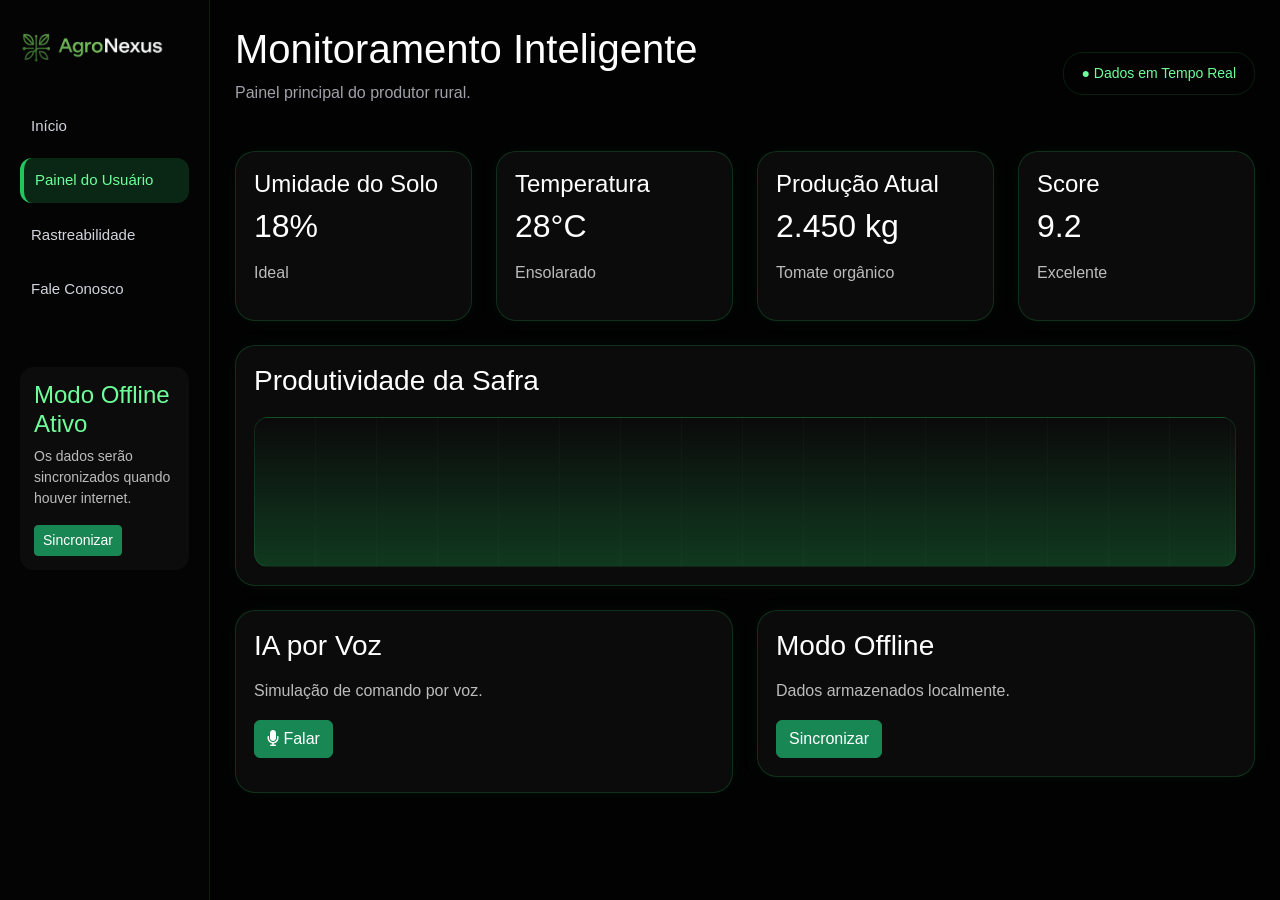
==== dashboard.html @ 3baffbef "Primeira versão AgroNexus" ====
<!DOCTYPE html>
<html lang="pt-BR">
<head>
    <meta charset="UTF-8">
    <meta name="viewport" content="width=device-width, initial-scale=1.0">
    <title>Dashboard | AgroNexus</title>
    <link href="https://cdn.jsdelivr.net/npm/bootstrap@5.3.6/dist/css/bootstrap.min.css" rel="stylesheet">
    <link rel="stylesheet" href="./css/style.css">
    <link rel="stylesheet" href="https://cdnjs.cloudflare.com/ajax/libs/font-awesome/6.0.0/css/all.min.css">

</head>
<body>
<div class="app">
    <aside class="sidebar">
        <img src="./img/logo-agronexus.png.png" alt="Logo AgroNexus" class="logo-img sidebar-logo">
        <a href="index.html">Início</a>

        <a href="dashboard.html" class="active">Painel do Usuário</a>
        <a href="rastreabilidade.html">Rastreabilidade</a>
        <a href="contato.html">Fale Conosco</a>

        <div class="offline-box">
            <h4>Modo Offline Ativo</h4>
            <p>
                Os dados serão sincronizados
                quando houver internet.
            </p>

            <button class="btn btn-success btn-sm" onclick="sincronizar()">Sincronizar</button>
        </div>
    </aside>

    <main class="content">
        <div class="topbar">
            <div>
                <h1>Monitoramento Inteligente</h1>
                <p class="texto-cinza">
                    Painel principal do produtor rural.
                </p>
            </div>

            <span class="status">
                ● Dados em Tempo Real
            </span>
        </div>

        <div class="row g-4">
            <div class="col-md-3">
                <div class="card-agro">
                    <h4>Umidade do Solo</h4>
                    <h2>18%</h2>
                    <p>Ideal</p>
                </div>
            </div>

            <div class="col-md-3">
                <div class="card-agro">
                    <h4>Temperatura</h4>
                    <h2>28°C</h2>
                    <p>Ensolarado</p>
                </div>
            </div>
            <div class="col-md-3">
                <div class="card-agro">
                    <h4>Produção Atual</h4>
                    <h2>2.450 kg</h2>
                    <p>Tomate orgânico</p>
                </div>
            </div>

            <div class="col-md-3">
                <div class="card-agro">
                    <h4>Score</h4>
                    <h2>9.2</h2>
                    <p>Excelente</p>
                </div>
            </div>
        </div>

        <div class="card-agro mt-4">
            <h3>Produtividade da Safra</h3>
            <div class="grafico-fake"></div>
        </div>

        <div class="row mt-4">
            <div class="col-md-6">
                <div class="card-agro">
                    <h3>IA por Voz</h3>
                    <p>
                        Simulação de comando por voz.
                    </p>

                    <button class="btn btn-success" onclick="falar()"><i class="fas fa-microphone"></i> Falar</button>

                    <p id="textoIA" class="mt-3 texto-verde"></p>
                </div>
            </div>

            <div class="col-md-6">
                <div class="card-agro">
                    <h3>Modo Offline</h3>
                    <p>
                        Dados armazenados localmente.
                    </p>

                    <button class="btn btn-success" onclick="sincronizar()">Sincronizar</button>
                </div>
            </div>
        </div>
    </main>
</div>
<script src="./js/script.js"></script>
</body>
</html>
---- css/style.css ----
*{
    margin: 0;
    padding: 0;
    box-sizing: border-box;
}


body{
    background: #020202;
    color: white;
    font-family: Arial, Helvetica, sans-serif;
}


a{
    text-decoration: none;
}


.logo-img{
    width: 145px;
    height: auto;
}

.sidebar-logo{
    margin-bottom: 40px;
}

.home-intro{
    min-height: 100vh;

    background:linear-gradient(rgba(0,0,0,0.82), rgba(0,0,0,0.92)), url("../img/fundo-home.jpg");
    background-size: cover;
    background-position: center;
}

.home-content{
    padding-top: 120px;
    padding-bottom: 120px;
}

.home-content h1{
    font-size: 58px;
    font-weight: bold;
    max-width: 850px;
}

.home-content p{
    margin-top: 25px;
    color: #d1d5db;
    font-size: 20px;
    max-width: 700px;
}


.titulo-verde{
    color: #22c55e;
}

.texto-verde{
    color: #22c55e;
}

.texto-cinza{
    color: #a1a1aa;
}

.numero-verde{
    color: #22c55e;
    font-size: 45px;
    font-weight: bold;
}


.card-agro{
    background: rgba(255,255,255,0.04);

    border: 1px solid rgba(34,197,94,0.20);

    border-radius: 20px;

    padding:18px;

    box-shadow:
    0 0 20px rgba(34,197,94,0.05);
}

.card-agro h2,.card-agro h3{
    margin-bottom: 15px;
}

.card-agro p{
    color: #bcbcbc;
    line-height: 1.6;
}


.login-page{
    min-height: 100vh;
    display: flex;
}

.login-left{
    width: 50%;

    background:linear-gradient(rgba(0,0,0,0.72),rgba(0,0,0,0.92)),url("../img/homem-login.jpg");
    background-size: cover;
    background-position: center;
    display: flex;
    align-items: center;
    padding: 70px;
}

.login-right{
    width: 50%;
    display: flex;
    justify-content: center;
    align-items: center;
}

.login-text h2{
    font-size: 50px;
    font-weight: bold;
}

.login-text span{
    color: #22c55e;
}

.login-text p{
    margin-top: 25px;
    color: #cfcfcf;
    font-size: 18px;
    max-width: 500px;
}

.login-card{
    width: 480px;
    background: rgba(255,255,255,0.04);
    border: 1px solid rgba(34,197,94,0.20);
    border-radius: 24px;
    padding: 45px;
}

.login-card h2{
    font-size: 35px;
}


.input-agro{
    margin-top: 10px;
    margin-bottom: 20px;
    background: rgba(255,255,255,0.03);
    border: 1px solid rgba(255,255,255,0.12);
    border-radius: 12px;
    padding: 13px;
    color: white;
}

.input-agro:focus{
    background: rgba(255,255,255,0.05);
    border-color: #22c55e;
    box-shadow:
    0 0 0 3px rgba(34,197,94,0.15);
    color: white;
}

.app{
    display: flex;
}

.sidebar{
    width: 210px;
    min-height: 100vh;
    position: fixed;
    background: #040404;
    border-right: 1px solid rgba(34,197,94,0.15);
    padding: 30px 20px;
}

.sidebar a{
    display: block;
    color: #d1d5db;
    padding: 11px;
    font-size: 15px;
    border-radius: 12px;
    margin-bottom: 10px;
    transition: 0.3s;
}

.sidebar a:hover{
    background: rgba(34,197,94,0.12);
    color: #6eff9a;
}

.sidebar .active{
    background: rgba(34,197,94,0.18);
    color: #6eff9a;
    border-left: 4px solid #22c55e;
}

.offline-box{
    margin-top: 55px;
    padding: 14px;
    border-radius: 14px;
    margin-bottom: 25px;
    background: rgba(255,255,255,0.03);
}

.offline-box h4{
    color: #6eff9a;
}

.offline-box p{
    color: #bcbcbc;
    font-size: 14px;
}

.content{
    width: calc(100% - 210px);
    margin-left: 210px;
    padding: 25px;
}

.topbar{
    display: flex;
    justify-content: space-between;
    align-items: center;
    margin-bottom: 30px;
}

.status{
    padding: 10px 18px;
    border-radius: 20px;
    color: #6eff9a;
    border: 1px solid rgba(34,197,94,0.15);
    font-size: 14px;
}


.grafico-fake{
    margin-top: 20px;
    height: 150px;
    border-radius: 14px;
    background:linear-gradient(to top,rgba(34,197,94,0.25),transparent), repeating-linear-gradient(to right,transparent 0,transparent 60px,rgba(255,255,255,0.04) 61px);
    border: 1px solid rgba(34,197,94,0.15);
}


.qr-code{
    width: 90px;
    height: 90px;
    background: white;
    color: black;
    display: flex;
    justify-content: center;
    align-items: center;
    font-weight: bold;
}

.timeline{
    list-style: none;
    padding-left: 0;
}

.timeline li{
    margin-bottom: 12px;
    padding: 15px;
    border-left: 4px solid #22c55e;
    background: rgba(34,197,94,0.08);
    border-radius: 10px;
}


.score{
    color: #22c55e;

    font-size: 48px;

    font-weight: bold;
}


.mapa-fake{
    margin-top: 20px;
    height: 220px;
    border-radius: 14px;
    background: linear-gradient(rgba(0,0,0,0.25),rgba(0,0,0,0.35)),url("../img/mapa.jpg");
    background-size: cover;
    background-position: center;
    display: flex;
    justify-content: center;
    align-items: center;
    color: #22c55e;
}
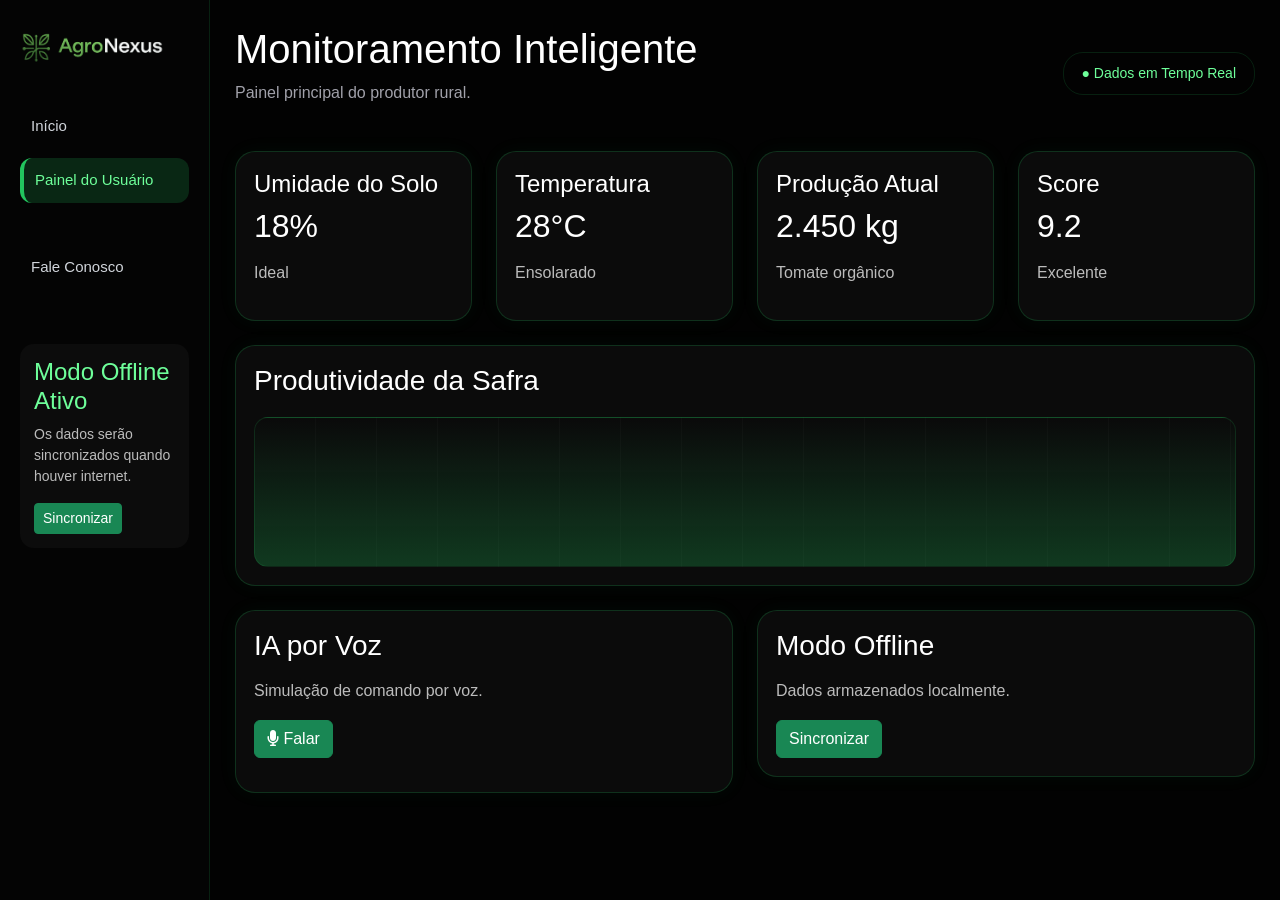
==== commit 896a1f38: "Atualização do dashboard" ====
--- a/dashboard.html
+++ b/dashboard.html
@@ -16,7 +16,7 @@
         <a href="index.html">Início</a>
 
         <a href="dashboard.html" class="active">Painel do Usuário</a>
-        <a href="rastreabilidade.html">Rastreabilidade</a>
+        <a href="rastrear.html"Rastreabilidade</a>
         <a href="contato.html">Fale Conosco</a>
 
         <div class="offline-box">
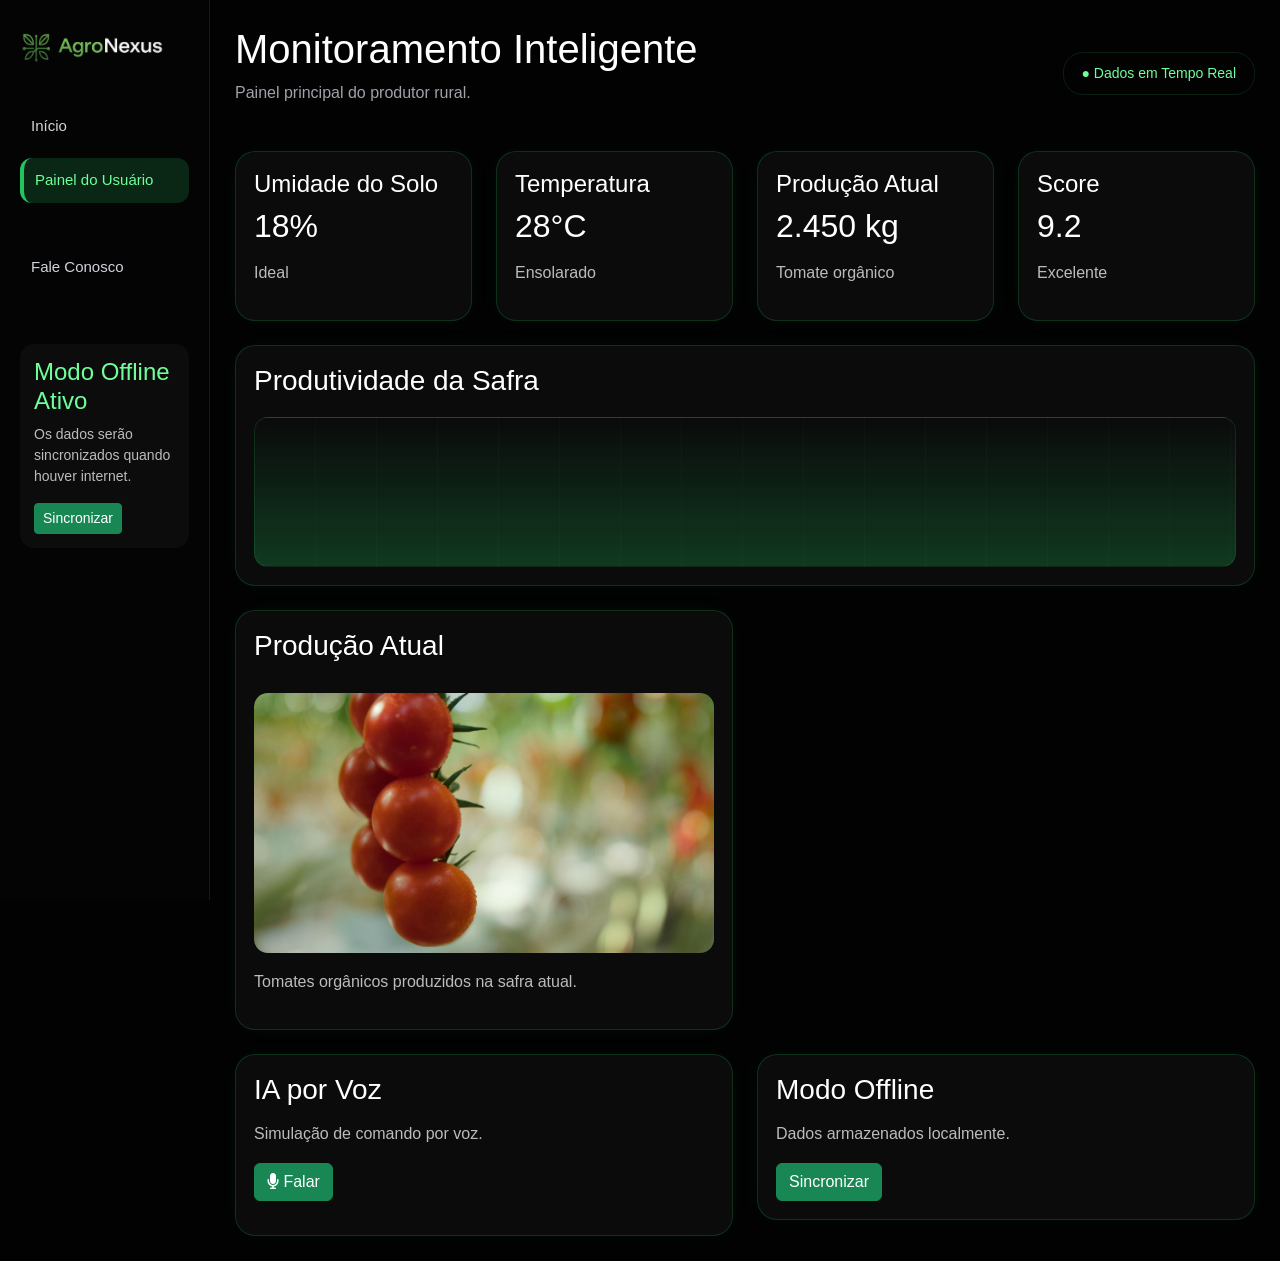
==== commit 0e1dda3d: "Mudanças" ====
--- a/dashboard.html
+++ b/dashboard.html
@@ -81,7 +81,24 @@
             <h3>Produtividade da Safra</h3>
             <div class="grafico-fake"></div>
         </div>
+        <div class="row mt-4">
 
+    <div class="col-md-6">
+        <div class="card-agro">
+            <h3>Produção Atual</h3>
+
+            <img src="./img/tomate.jpg"  class='img-dashboard' alt="Imagem de Tomate">
+
+            <p class="mt-3">
+                Tomates orgânicos produzidos
+                na safra atual.
+            </p>
+
+        </div>
+
+    </div>
+
+</div>
         <div class="row mt-4">
             <div class="col-md-6">
                 <div class="card-agro">
--- a/css/style.css
+++ b/css/style.css
@@ -178,7 +178,13 @@
     border-right: 1px solid rgba(34,197,94,0.15);
     padding: 30px 20px;
 }
-
+.img-dashboard{
+    width: 100%;
+    height: 260px;
+    object-fit: cover;
+    border-radius: 14px;
+    margin-top: 15px;
+}
 .sidebar a{
     display: block;
     color: #d1d5db;
@@ -286,7 +292,7 @@
     margin-top: 20px;
     height: 220px;
     border-radius: 14px;
-    background: linear-gradient(rgba(0,0,0,0.25),rgba(0,0,0,0.35)),url("../img/mapa.jpg");
+    background: linear-gradient(rgba(0,0,0,0.25),rgba(0,0,0,0.35)),url("./../img/mapa.jpg");
     background-size: cover;
     background-position: center;
     display: flex;
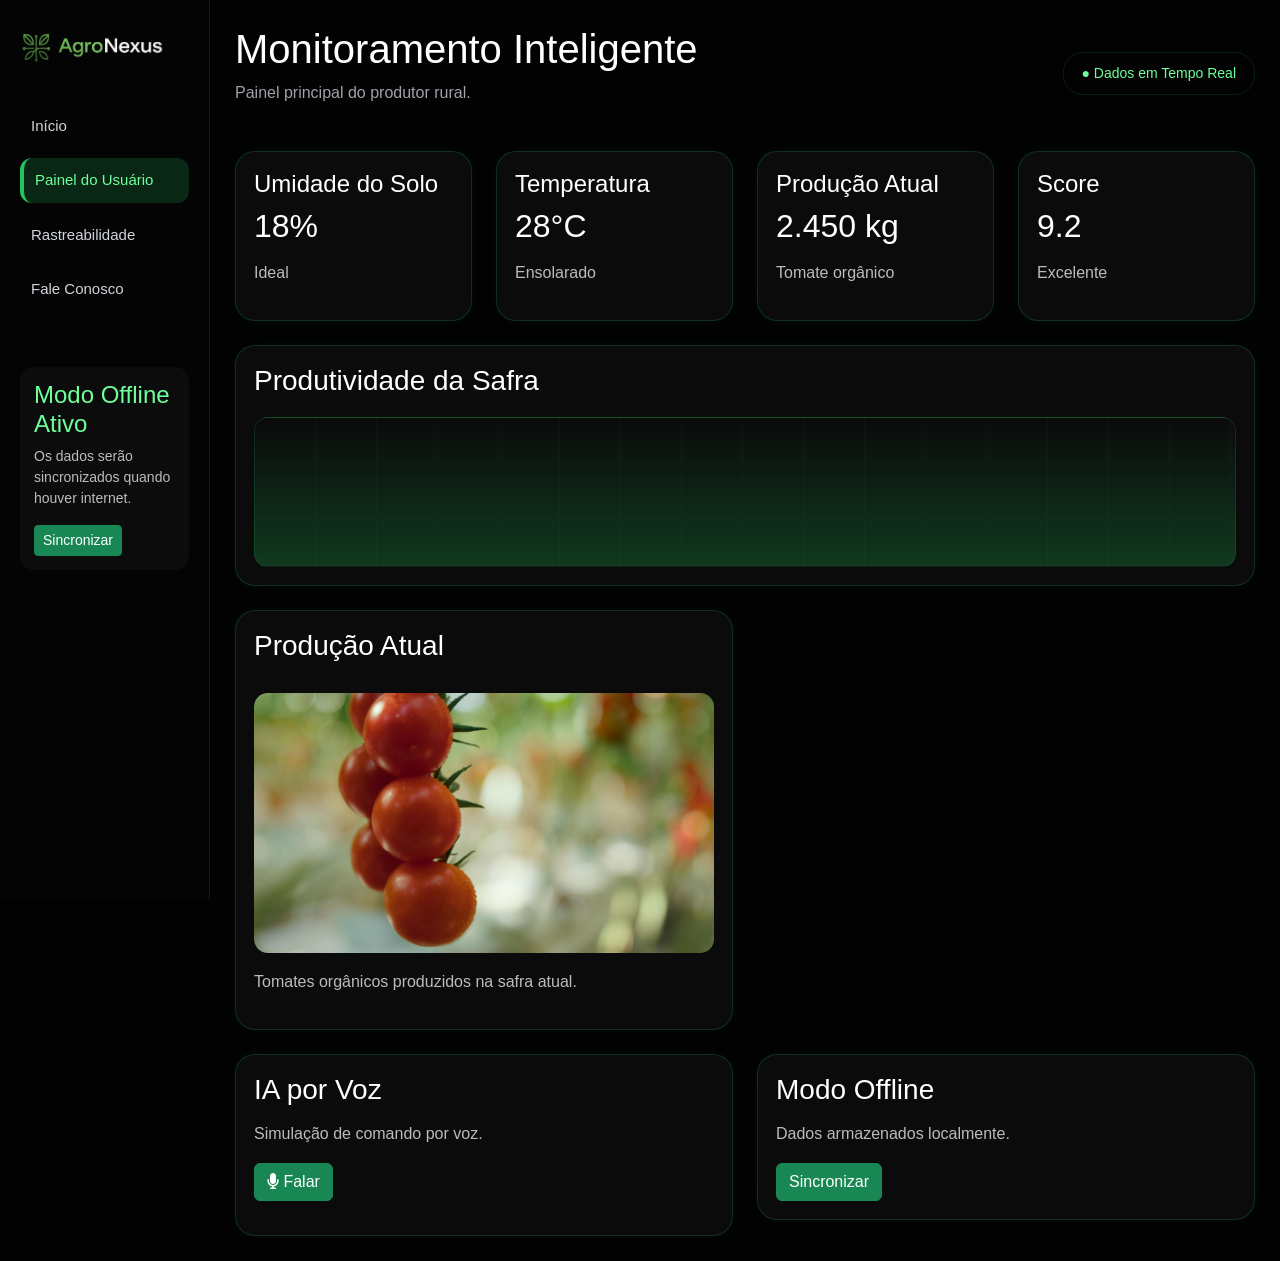
==== commit 4e089568: "Ajustes" ====
--- a/dashboard.html
+++ b/dashboard.html
@@ -16,7 +16,7 @@
         <a href="index.html">Início</a>
 
         <a href="dashboard.html" class="active">Painel do Usuário</a>
-        <a href="rastrear.html"Rastreabilidade</a>
+        <a href="rastrear.html">Rastreabilidade</a>
         <a href="contato.html">Fale Conosco</a>
 
         <div class="offline-box">
